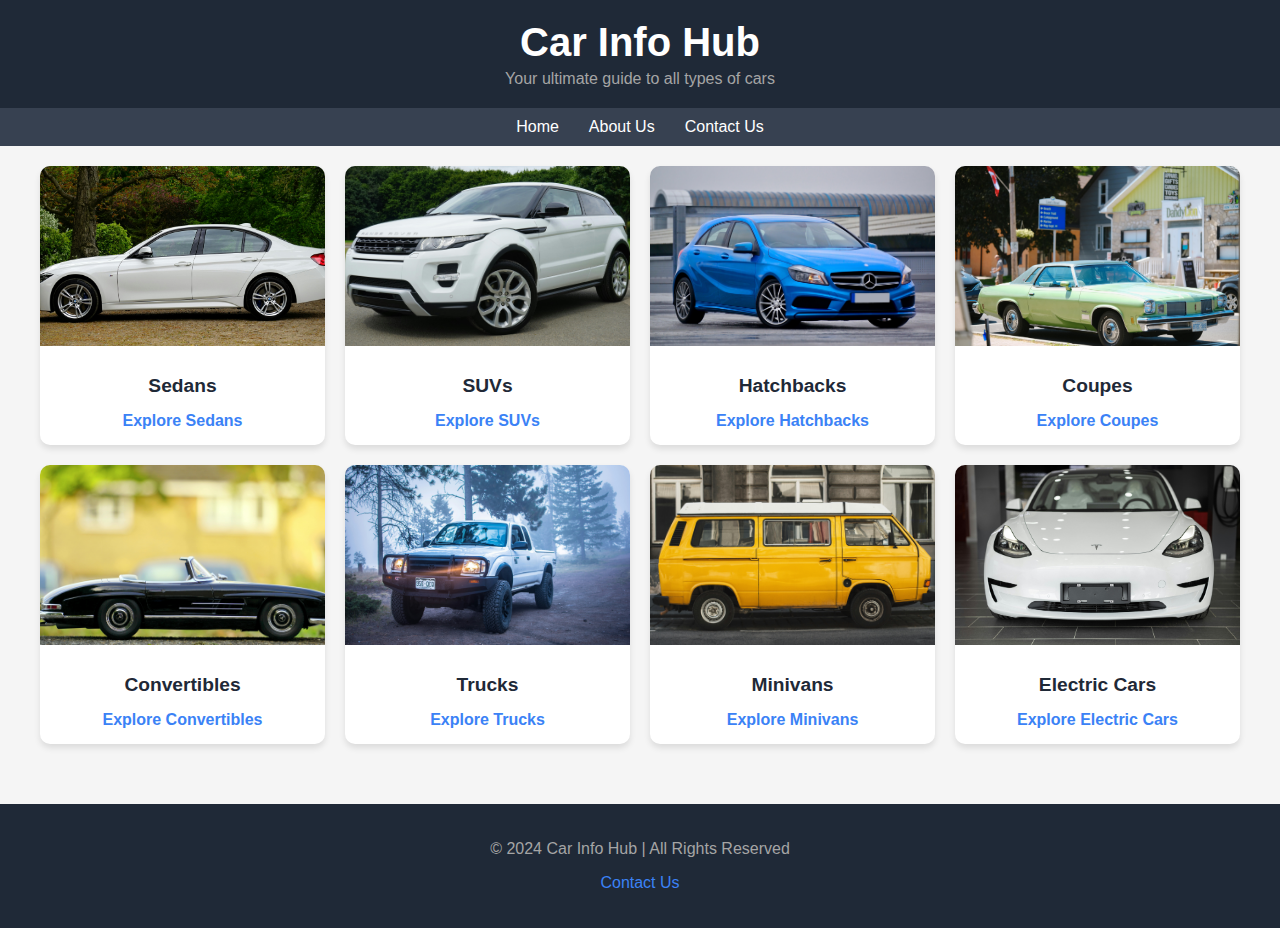
==== index.html @ 084963c1 "Add files via upload" ====
<!DOCTYPE html>
<html lang="en">
<head>
    <meta charset="UTF-8">
    <meta name="viewport" content="width=device-width, initial-scale=1.0">
    <title>Car Info Hub</title>
    <style>
        /* General Styling */
        body {
            font-family: 'Arial', sans-serif;
            margin: 0;
            padding: 0;
            background-color: #f5f5f5;
            color: #333;
        }

        header {
            background-color: #1f2937;
            color: white;
            text-align: center;
            padding: 20px;
            position: sticky;
            top: 0;
            z-index: 1000;
        }

        header h1 {
            font-size: 2.5rem;
            margin: 0;
        }

        header p {
            margin: 5px 0 0;
            font-size: 1rem;
            color: #a5a5a5;
        }

        nav {
            display: flex;
            justify-content: center;
            background-color: #374151;
            padding: 10px;
        }

        nav a {
            text-decoration: none;
            color: white;
            margin: 0 15px;
            font-size: 1rem;
            transition: color 0.3s;
        }

        nav a:hover {
            color: #3b82f6;
        }

        .main-container {
            max-width: 1200px;
            margin: 0 auto;
            padding: 20px;
            display: grid;
            grid-template-columns: repeat(auto-fit, minmax(280px, 1fr));
            gap: 20px;
        }

        .card {
            background-color: white;
            border-radius: 10px;
            box-shadow: 0 4px 6px rgba(0, 0, 0, 0.1);
            overflow: hidden;
            transition: transform 0.3s, box-shadow 0.3s;
        }

        .card:hover {
            transform: translateY(-10px);
            box-shadow: 0 6px 12px rgba(0, 0, 0, 0.15);
        }

        .card img {
            width: 100%;
            height: 180px;
            object-fit: cover;
        }

        .card-content {
            padding: 15px;
            text-align: center;
        }

        .card-content h3 {
            font-size: 1.2rem;
            margin: 10px 0;
            color: #1f2937;
        }

        .card-content a {
            text-decoration: none;
            color: #3b82f6;
            font-weight: bold;
            display: inline-block;
            margin-top: 5px;
            transition: color 0.3s;
        }

        .card-content a:hover {
            color: #1e40af;
        }

        footer {
            text-align: center;
            padding: 20px;
            background-color: #1f2937;
            color: #a5a5a5;
            margin-top: 40px;
        }

        footer a {
            color: #3b82f6;
            text-decoration: none;
        }

        footer a:hover {
            text-decoration: underline;
        }
    </style>
</head>
<body>

    <header>
        <h1>Car Info Hub</h1>
        <p>Your ultimate guide to all types of cars</p>
    </header>

    <nav>
        <a href="index.html">Home</a>
        <a href="about.html">About Us</a>
        <a href="contact.html">Contact Us</a>
    </nav>

    <main>
        <div class="main-container">
            <!-- Sedan Card -->
            <div class="card">
                <img src="pexels-mikebirdy-100656.jpg" alt="Sedans">
                <div class="card-content">
                    <h3>Sedans</h3>
                    <a href="sedans.html">Explore Sedans</a>
                </div>
            </div>

            <!-- SUV Card -->
            <div class="card">
                <img src="pexels-mikebirdy-116675.jpg" alt="SUVs">
                <div class="card-content">
                    <h3>SUVs</h3>
                    <a href="suv.html">Explore SUVs</a>
                </div>
            </div>

            <!-- Hatchback Card -->
            <div class="card">
                <img src="pexels-mikebirdy-810357.jpg" alt="Hatchbacks">
                <div class="card-content">
                    <h3>Hatchbacks</h3>
                    <a href="hatchbacks.html">Explore Hatchbacks</a>
                </div>
            </div>

            <!-- Coupe Card -->
            <div class="card">
                <img src="pexels-sujasen-17976475.jpg" alt="Coupes">
                <div class="card-content">
                    <h3>Coupes</h3>
                    <a href="coupes.html">Explore Coupes</a>
                </div>
            </div>

            <!-- Convertible Card -->
            <div class="card">
                <img src="convertible 1.jpg" alt="Convertibles">
                <div class="card-content">
                    <h3>Convertibles</h3>
                    <a href="convertibles.html">Explore Convertibles</a>
                </div>
            </div>

            <!-- Truck Card -->
            <div class="card">
                <img src="peter-pryharski-kIdryR9_Abo-unsplash.jpg" alt="Trucks">
                <div class="card-content">
                    <h3>Trucks</h3>
                    <a href="trucks.html">Explore Trucks</a>
                </div>
            </div>

            <!-- Minivan Card -->
            <div class="card">
                <img src="pexels-raymond-petrik-1448389535-27404325.jpg" alt="Minivans">
                <div class="card-content">
                    <h3>Minivans</h3>
                    <a href="minivans.html">Explore Minivans</a>
                </div>
            </div>

            <!-- Electric Car Card -->
            <div class="card">
                <img src="pexels-zion-10029773.jpg" alt="Electric Cars">
                <div class="card-content">
                    <h3>Electric Cars</h3>
                    <a href="electriccars.html">Explore Electric Cars</a>
                </div>
            </div>
        </div>
    </main>

    <footer>
        <p>&copy; 2024 Car Info Hub | All Rights Reserved</p>
        <p><a href="contact.html">Contact Us</a></p>
    </footer>

</body>
</html>
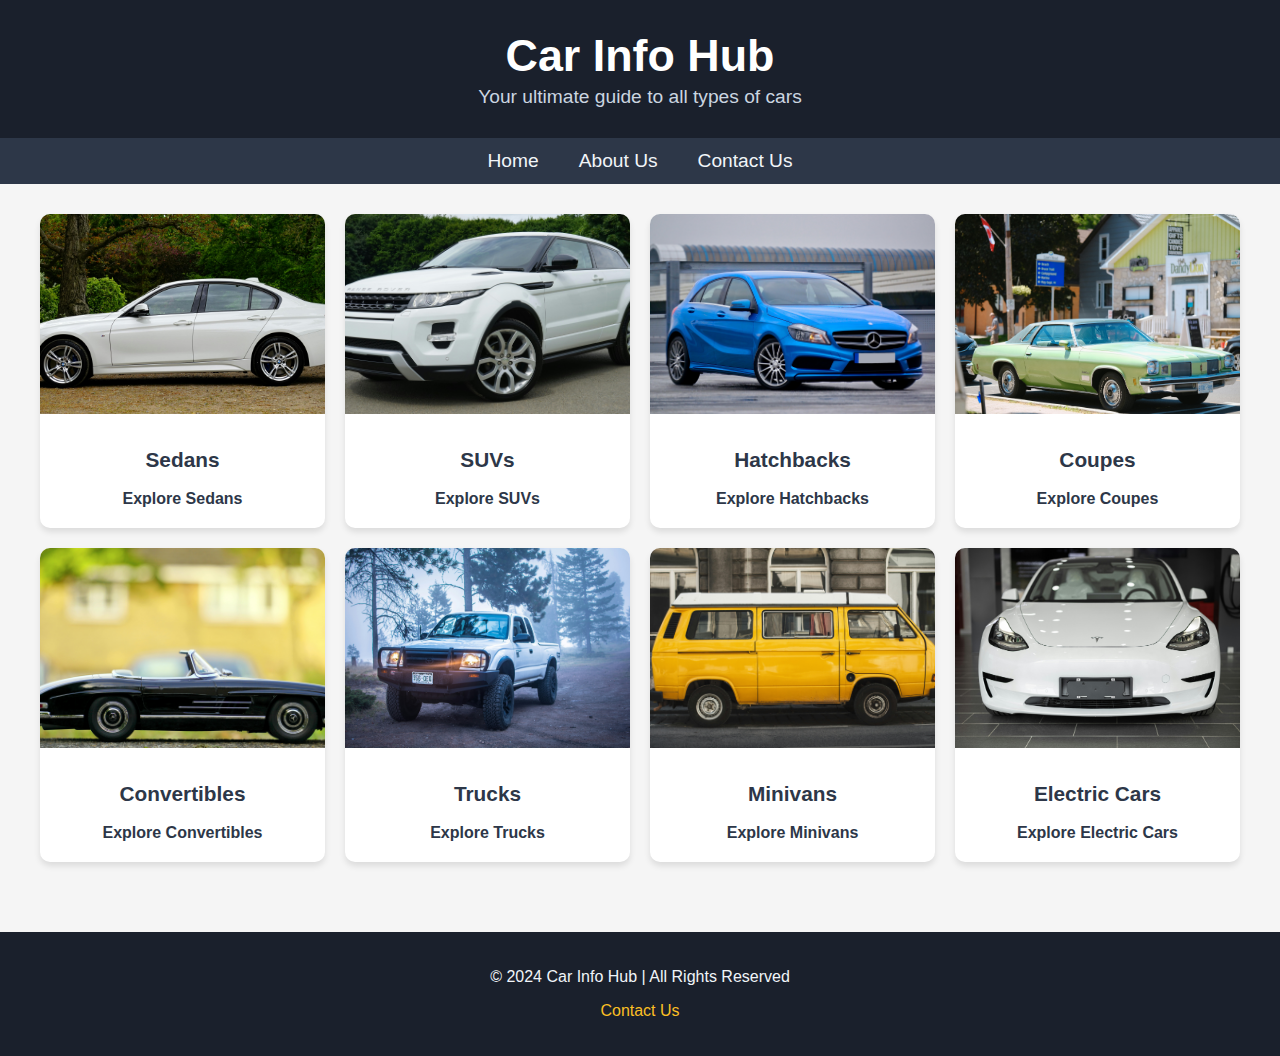
==== commit f4ce48c4: "Update index.html" ====
--- a/index.html
+++ b/index.html
@@ -4,65 +4,70 @@
     <meta charset="UTF-8">
     <meta name="viewport" content="width=device-width, initial-scale=1.0">
     <title>Car Info Hub</title>
+    <link rel="stylesheet" href="style.css">
     <style>
         /* General Styling */
         body {
             font-family: 'Arial', sans-serif;
             margin: 0;
             padding: 0;
-            background-color: #f5f5f5;
-            color: #333;
-        }
-
+            background-color: #f5f5f5;  /* Soft light background */
+            color: #333;  /* Dark text for readability */
+        }
+
+        /* Header Styling */
         header {
-            background-color: #1f2937;
+            background-color: #1a202c;  /* Darker blue-gray for header */
             color: white;
             text-align: center;
-            padding: 20px;
+            padding: 30px;
             position: sticky;
             top: 0;
             z-index: 1000;
         }
 
         header h1 {
-            font-size: 2.5rem;
+            font-size: 2.8rem;
             margin: 0;
         }
 
         header p {
             margin: 5px 0 0;
-            font-size: 1rem;
-            color: #a5a5a5;
-        }
-
+            font-size: 1.2rem;
+            color: #cbd5e0;  /* Light gray for subtitle */
+        }
+
+        /* Navigation Styling */
         nav {
             display: flex;
             justify-content: center;
-            background-color: #374151;
-            padding: 10px;
+            background-color: #2D3748;  /* Dark gray for navbar */
+            padding: 12px;
         }
 
         nav a {
             text-decoration: none;
-            color: white;
-            margin: 0 15px;
-            font-size: 1rem;
+            color: #f1f5f9;  /* Light gray text for links */
+            margin: 0 20px;
+            font-size: 1.2rem;
             transition: color 0.3s;
         }
 
         nav a:hover {
-            color: #3b82f6;
-        }
-
+            color: #3b82f6;  /* Soft blue on hover for links */
+        }
+
+        /* Main Container */
         .main-container {
             max-width: 1200px;
             margin: 0 auto;
-            padding: 20px;
+            padding: 30px;
             display: grid;
             grid-template-columns: repeat(auto-fit, minmax(280px, 1fr));
             gap: 20px;
         }
 
+        /* Card Styling */
         .card {
             background-color: white;
             border-radius: 10px;
@@ -78,44 +83,47 @@
 
         .card img {
             width: 100%;
-            height: 180px;
+            height: 200px;
             object-fit: cover;
         }
 
         .card-content {
-            padding: 15px;
+            padding: 20px;
             text-align: center;
         }
 
         .card-content h3 {
-            font-size: 1.2rem;
+            font-size: 1.3rem;
             margin: 10px 0;
-            color: #1f2937;
-        }
-
+            color: #2D3748;  /* Dark gray for card headings */
+        }
+
+        /* Explore Vehicle Links - Darker Color */
         .card-content a {
             text-decoration: none;
-            color: #3b82f6;
+            color: #2D3748;  /* Darker gray for Explore links */
             font-weight: bold;
             display: inline-block;
-            margin-top: 5px;
-            transition: color 0.3s;
+            margin-top: 8px;
+            transition: color 0.3s, transform 0.3s;
         }
 
         .card-content a:hover {
-            color: #1e40af;
-        }
-
+            color: #1E3A8A;  /* Dark blue color on hover */
+            transform: scale(1.1);  /* Slight scale effect on hover */
+        }
+
+        /* Footer Styling */
         footer {
             text-align: center;
             padding: 20px;
-            background-color: #1f2937;
-            color: #a5a5a5;
+            background-color: #1a202c;  /* Dark gray for footer */
+            color: #f1f5f9;
             margin-top: 40px;
         }
 
         footer a {
-            color: #3b82f6;
+            color: #FBBF24;  /* Yellowish color for footer links */
             text-decoration: none;
         }
 
@@ -136,7 +144,7 @@
         <a href="about.html">About Us</a>
         <a href="contact.html">Contact Us</a>
     </nav>
-
+    
     <main>
         <div class="main-container">
             <!-- Sedan Card -->
